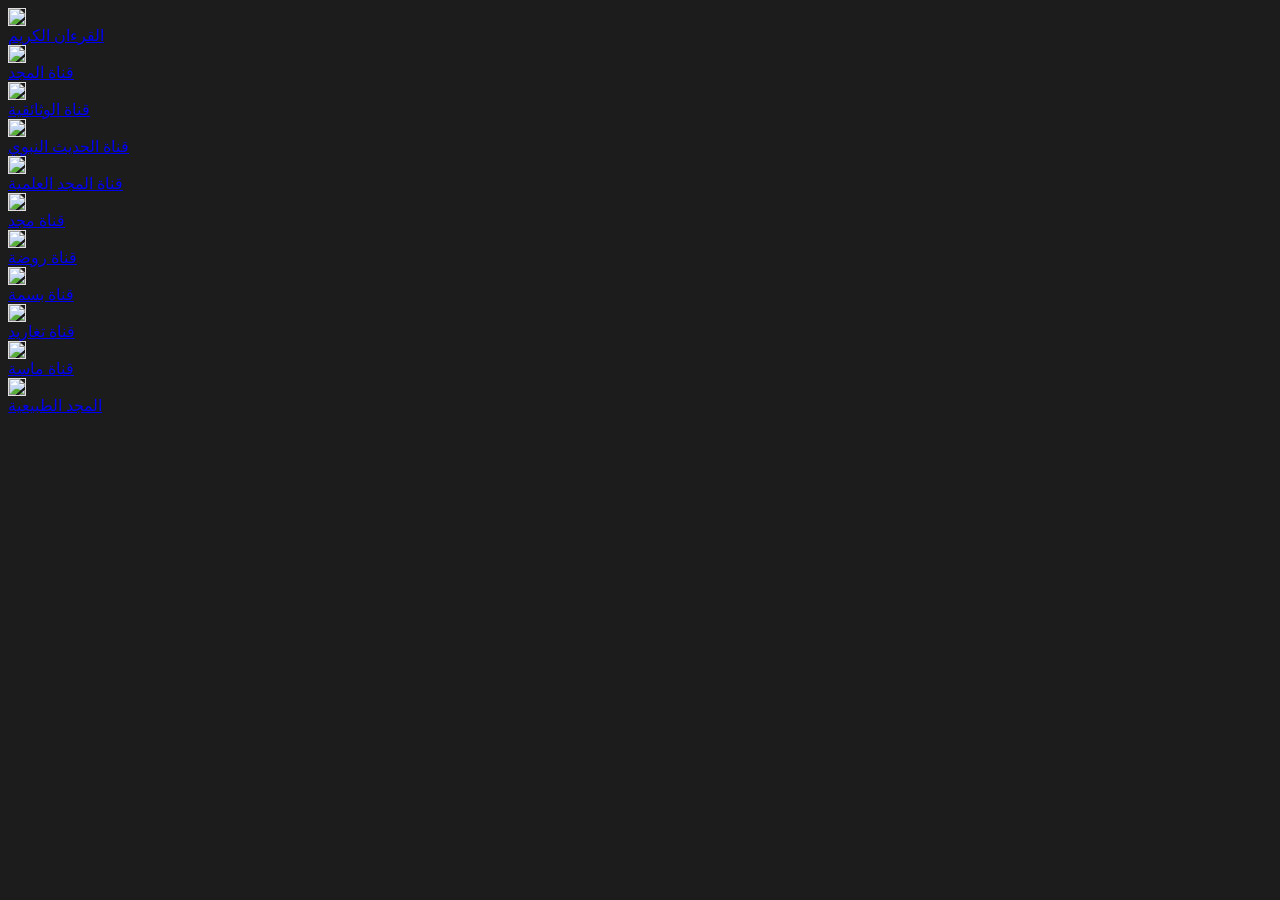
==== index.html @ f3b49379 "Add files via upload" ====
<html lang="ar"><head><link rel="stylesheet" href="https://www.elahmad.com/tv/css/mobile.min.css"><link rel="stylesheet" href="https://www.elahmad.com/tv/css/mobile-tv.css?v=0.1"><style> body { background: #1c1c1c url(https://www.elahmad.com/images/bg.tile.jpg) no-repeat; background-size: cover; } h1, h2, h3, h4, h5, h6 { display: inline-block; } .menu_scrol img { float: right; vertical-align: middle; width: 40px; height: auto; margin: -6px 0; } #tl { text-decoration: line-through; pointer-events: none; } input[type=text], input[type=search] { border: 1px solid #ccc; border-radius: 3px; font-size: 16px; background-image: url(https://www.elahmad.com/images/searchicon.png); background-position: bottom 3px right 8px; background-repeat: no-repeat; padding: 2px 10px; } .menu_scrol ul li a { background-image: url(https://www.elahmad.com/images/right-arrow.png); background-position: left center; background-repeat: no-repeat; } </style><base target="_blank"></head><body><div class="menu"><div class="container mt-5"><div class="row justify-content-center"><style>.card-body:hover{padding:.6rem .6rem;}.card-body img{border:1px solid #e0e0e0;}</style><div class="col-4 col-lg-2 col-md-3 mb-2"><a href="https://www.elahmad.com/tv/live/channel.php?id=almajd_quran" class="card-link text-decoration-none" title="watch live tv"><div class="bg-dark card text-center"><div class="card-body"><img loading="lazy" src="https://www.elahmad.com/tv/mobiletv/images/almajd/majdq.jpg?v=6"></div><div class="card-header h5 text-truncate text-white">القرءان الكريم</div></div></a></div><div class="col-4 col-lg-2 col-md-3 mb-2"><a href="https://www.elahmad.com/tv/live/channel.php?id=almajd" class="card-link text-decoration-none" title="watch live tv قناة المجد"><div class="bg-dark card text-center"><div class="card-body"><img loading="lazy" src="https://www.elahmad.com/tv/mobiletv/images/almajd/majdg.jpg?v=6"></div><div class="card-header h5 text-truncate text-white">قناة المجد</div></div></a></div><div class="col-4 col-lg-2 col-md-3 mb-2"><a href="https://www.elahmad.com/tv/live/channel.php?id=almajd_documentary" class="card-link text-decoration-none" title="watch live tv قناة الوثائقية"><div class="bg-dark card text-center"><div class="card-body"><img loading="lazy" src="https://www.elahmad.com/tv/mobiletv/images/almajd/majddoc.jpg?v=6"></div><div class="card-header h5 text-truncate text-white">قناة الوثائقية</div></div></a></div><div class="col-4 col-lg-2 col-md-3 mb-2"><a href="https://www.elahmad.com/tv/live/channel.php?id=almajd_hadeeth" class="card-link text-decoration-none" title="watch live tv قناة الحديث النبوي"><div class="bg-dark card text-center"><div class="card-body"><img loading="lazy" src="https://www.elahmad.com/tv/mobiletv/images/almajd/majdh.jpg?v=6"></div><div class="card-header h5 text-truncate text-white">قناة الحديث النبوي</div></div></a></div><div class="col-4 col-lg-2 col-md-3 mb-2"><a href="https://www.elahmad.com/tv/live/channel.php?id=almajd_scientific" class="card-link text-decoration-none" title="watch live tv"><div class="bg-dark card text-center"><div class="card-body"><img loading="lazy" src="https://www.elahmad.com/tv/mobiletv/images/almajd/majdsc.jpg?v=6"></div><div class="card-header h5 text-truncate text-white">قناة المجد العلمية</div></div></a></div><div class="col-4 col-lg-2 col-md-3 mb-2"><a href="https://www.elahmad.com/tv/live/channel.php?id=almajd_kids" class="card-link text-decoration-none" title="watch live tv قناة مجد"><div class="bg-dark card text-center"><div class="card-body"><img loading="lazy" src="https://www.elahmad.com/tv/mobiletv/images/almajd/majdk.jpg?v=6"></div><div class="card-header h5 text-truncate text-white">قناة مجد</div></div></a></div><div class="col-4 col-lg-2 col-md-3 mb-2"><a href="https://www.elahmad.com/tv/live/channel.php?id=almajd_rawda" class="card-link text-decoration-none" title="watch live tv"><div class="bg-dark card text-center"><div class="card-body"><img loading="lazy" src="https://www.elahmad.com/tv/mobiletv/images/almajd/majdr.jpg?v=6"></div><div class="card-header h5 text-truncate text-white">قناة روضة</div></div></a></div><div class="col-4 col-lg-2 col-md-3 mb-2"><a href="https://www.elahmad.com/tv/live/channel.php?id=almajd_bassma" class="card-link text-decoration-none" title="watch live tv قناة بسمة"><div class="bg-dark card text-center"><div class="card-body"><img loading="lazy" src="https://www.elahmad.com/tv/mobiletv/images/almajd/majdb.jpg?v=6"></div><div class="card-header h5 text-truncate text-white">قناة بسمة</div></div></a></div><div class="col-4 col-lg-2 col-md-3 mb-2"><a href="https://www.elahmad.com/tv/live/channel.php?id=almajd_taghreed" class="card-link text-decoration-none" title="watch live tv"><div class="bg-dark card text-center"><div class="card-body"><img loading="lazy" src="https://www.elahmad.com/tv/mobiletv/images/almajd/taghreed.jpg?v=6"></div><div class="card-header h5 text-truncate text-white">قناة تغاريد</div></div></a></div><div class="col-4 col-lg-2 col-md-3 mb-2"><a href="https://www.elahmad.com/tv/live/channel.php?id=almajd_masa" class="card-link text-decoration-none" title="watch live tv قناة ماسة"><div class="bg-dark card text-center"><div class="card-body"><img loading="lazy" src="https://www.elahmad.com/tv/mobiletv/images/almajd/almajd_masa.jpg?v=6"></div><div class="card-header h5 text-truncate text-white">قناة ماسة</div></div></a></div><div class="col-4 col-lg-2 col-md-3 mb-2"><a href="https://www.elahmad.com/tv/live/channel.php?id=almajd_taabeaa" class="card-link text-decoration-none" title="watch live tv المجد الطبيعية"><div class="bg-dark card text-center"><div class="card-body"><img loading="lazy" src="https://www.elahmad.com/tv/mobiletv/images/almajd/almajd_taabeaa.jpg?v=6"></div><div class="card-header h5 text-truncate text-white">المجد الطبيعية</div></div></a></div></div></div></div></body></html>
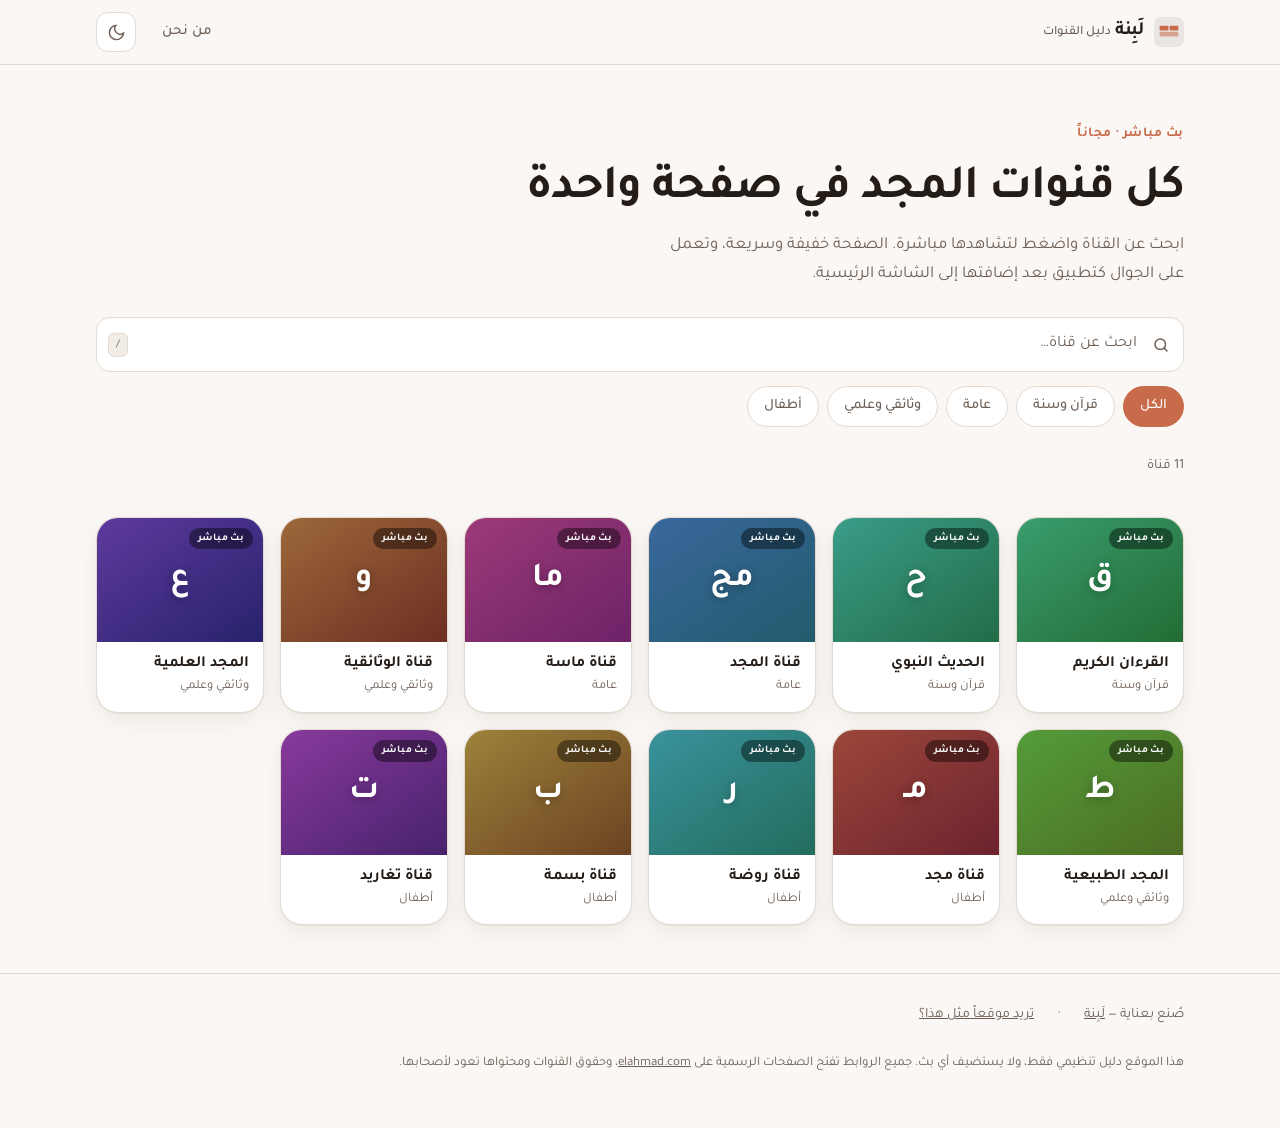
==== commit c078dfa8: "إعادة بناء الموقع كمشروع معرض أعمال مع حقيبة عمل حر استبدلت الصفحة الواحدة القديمة بمشروع كامل قابل " ====
--- a/index.html
+++ b/index.html
@@ -1 +1,238 @@
-<html lang="ar"><head><link rel="stylesheet" href="https://www.elahmad.com/tv/css/mobile.min.css"><link rel="stylesheet" href="https://www.elahmad.com/tv/css/mobile-tv.css?v=0.1"><style> body { background: #1c1c1c url(https://www.elahmad.com/images/bg.tile.jpg) no-repeat; background-size: cover; } h1, h2, h3, h4, h5, h6 { display: inline-block; } .menu_scrol img { float: right; vertical-align: middle; width: 40px; height: auto; margin: -6px 0; } #tl { text-decoration: line-through; pointer-events: none; } input[type=text], input[type=search] { border: 1px solid #ccc; border-radius: 3px; font-size: 16px; background-image: url(https://www.elahmad.com/images/searchicon.png); background-position: bottom 3px right 8px; background-repeat: no-repeat; padding: 2px 10px; } .menu_scrol ul li a { background-image: url(https://www.elahmad.com/images/right-arrow.png); background-position: left center; background-repeat: no-repeat; } </style><base target="_blank"></head><body><div class="menu"><div class="container mt-5"><div class="row justify-content-center"><style>.card-body:hover{padding:.6rem .6rem;}.card-body img{border:1px solid #e0e0e0;}</style><div class="col-4 col-lg-2 col-md-3 mb-2"><a href="https://www.elahmad.com/tv/live/channel.php?id=almajd_quran" class="card-link text-decoration-none" title="watch live tv"><div class="bg-dark card text-center"><div class="card-body"><img loading="lazy" src="https://www.elahmad.com/tv/mobiletv/images/almajd/majdq.jpg?v=6"></div><div class="card-header h5 text-truncate text-white">القرءان الكريم</div></div></a></div><div class="col-4 col-lg-2 col-md-3 mb-2"><a href="https://www.elahmad.com/tv/live/channel.php?id=almajd" class="card-link text-decoration-none" title="watch live tv قناة المجد"><div class="bg-dark card text-center"><div class="card-body"><img loading="lazy" src="https://www.elahmad.com/tv/mobiletv/images/almajd/majdg.jpg?v=6"></div><div class="card-header h5 text-truncate text-white">قناة المجد</div></div></a></div><div class="col-4 col-lg-2 col-md-3 mb-2"><a href="https://www.elahmad.com/tv/live/channel.php?id=almajd_documentary" class="card-link text-decoration-none" title="watch live tv قناة الوثائقية"><div class="bg-dark card text-center"><div class="card-body"><img loading="lazy" src="https://www.elahmad.com/tv/mobiletv/images/almajd/majddoc.jpg?v=6"></div><div class="card-header h5 text-truncate text-white">قناة الوثائقية</div></div></a></div><div class="col-4 col-lg-2 col-md-3 mb-2"><a href="https://www.elahmad.com/tv/live/channel.php?id=almajd_hadeeth" class="card-link text-decoration-none" title="watch live tv قناة الحديث النبوي"><div class="bg-dark card text-center"><div class="card-body"><img loading="lazy" src="https://www.elahmad.com/tv/mobiletv/images/almajd/majdh.jpg?v=6"></div><div class="card-header h5 text-truncate text-white">قناة الحديث النبوي</div></div></a></div><div class="col-4 col-lg-2 col-md-3 mb-2"><a href="https://www.elahmad.com/tv/live/channel.php?id=almajd_scientific" class="card-link text-decoration-none" title="watch live tv"><div class="bg-dark card text-center"><div class="card-body"><img loading="lazy" src="https://www.elahmad.com/tv/mobiletv/images/almajd/majdsc.jpg?v=6"></div><div class="card-header h5 text-truncate text-white">قناة المجد العلمية</div></div></a></div><div class="col-4 col-lg-2 col-md-3 mb-2"><a href="https://www.elahmad.com/tv/live/channel.php?id=almajd_kids" class="card-link text-decoration-none" title="watch live tv قناة مجد"><div class="bg-dark card text-center"><div class="card-body"><img loading="lazy" src="https://www.elahmad.com/tv/mobiletv/images/almajd/majdk.jpg?v=6"></div><div class="card-header h5 text-truncate text-white">قناة مجد</div></div></a></div><div class="col-4 col-lg-2 col-md-3 mb-2"><a href="https://www.elahmad.com/tv/live/channel.php?id=almajd_rawda" class="card-link text-decoration-none" title="watch live tv"><div class="bg-dark card text-center"><div class="card-body"><img loading="lazy" src="https://www.elahmad.com/tv/mobiletv/images/almajd/majdr.jpg?v=6"></div><div class="card-header h5 text-truncate text-white">قناة روضة</div></div></a></div><div class="col-4 col-lg-2 col-md-3 mb-2"><a href="https://www.elahmad.com/tv/live/channel.php?id=almajd_bassma" class="card-link text-decoration-none" title="watch live tv قناة بسمة"><div class="bg-dark card text-center"><div class="card-body"><img loading="lazy" src="https://www.elahmad.com/tv/mobiletv/images/almajd/majdb.jpg?v=6"></div><div class="card-header h5 text-truncate text-white">قناة بسمة</div></div></a></div><div class="col-4 col-lg-2 col-md-3 mb-2"><a href="https://www.elahmad.com/tv/live/channel.php?id=almajd_taghreed" class="card-link text-decoration-none" title="watch live tv"><div class="bg-dark card text-center"><div class="card-body"><img loading="lazy" src="https://www.elahmad.com/tv/mobiletv/images/almajd/taghreed.jpg?v=6"></div><div class="card-header h5 text-truncate text-white">قناة تغاريد</div></div></a></div><div class="col-4 col-lg-2 col-md-3 mb-2"><a href="https://www.elahmad.com/tv/live/channel.php?id=almajd_masa" class="card-link text-decoration-none" title="watch live tv قناة ماسة"><div class="bg-dark card text-center"><div class="card-body"><img loading="lazy" src="https://www.elahmad.com/tv/mobiletv/images/almajd/almajd_masa.jpg?v=6"></div><div class="card-header h5 text-truncate text-white">قناة ماسة</div></div></a></div><div class="col-4 col-lg-2 col-md-3 mb-2"><a href="https://www.elahmad.com/tv/live/channel.php?id=almajd_taabeaa" class="card-link text-decoration-none" title="watch live tv المجد الطبيعية"><div class="bg-dark card text-center"><div class="card-body"><img loading="lazy" src="https://www.elahmad.com/tv/mobiletv/images/almajd/almajd_taabeaa.jpg?v=6"></div><div class="card-header h5 text-truncate text-white">المجد الطبيعية</div></div></a></div></div></div></div></body></html>+<!doctype html>
+<html lang="ar" dir="rtl">
+<head>
+<meta charset="utf-8">
+<meta name="viewport" content="width=device-width, initial-scale=1">
+<title>دليل قنوات المجد — بث مباشر</title>
+<meta name="description" content="دليل عربي سريع وخفيف لقنوات المجد: بحث فوري، تصنيفات، ووضع ليلي. يعمل على الجوال كتطبيق.">
+<meta name="theme-color" content="#c86b4a">
+
+<meta property="og:type" content="website">
+<meta property="og:locale" content="ar_AR">
+<meta property="og:title" content="دليل قنوات المجد — بث مباشر">
+<meta property="og:description" content="دليل عربي سريع وخفيف لقنوات المجد: بحث فوري، تصنيفات، ووضع ليلي.">
+<meta property="og:image" content="assets/icon.svg">
+<meta name="twitter:card" content="summary">
+
+<link rel="icon" href="assets/icon.svg" type="image/svg+xml">
+<link rel="apple-touch-icon" href="assets/icon.svg">
+<link rel="manifest" href="manifest.webmanifest">
+
+<link rel="preconnect" href="https://fonts.googleapis.com">
+<link rel="preconnect" href="https://fonts.gstatic.com" crossorigin>
+<link rel="stylesheet" href="https://fonts.googleapis.com/css2?family=Tajawal:wght@400;500;700&display=swap">
+<link rel="stylesheet" href="assets/styles.css">
+
+<script>
+  /* يطبّق الوضع المحفوظ قبل الرسم لتفادي الوميض */
+  try { var t = localStorage.getItem("theme"); if (t) document.documentElement.dataset.theme = t; } catch (e) {}
+</script>
+</head>
+<body>
+
+<a class="skip-link" href="#main">تخطّي إلى المحتوى</a>
+
+<header class="site-header">
+  <div class="wrap">
+    <a class="logo" href="index.html">
+      <svg viewBox="0 0 512 512" aria-hidden="true">
+        <rect width="512" height="512" rx="112" fill="currentColor" opacity=".08"/>
+        <g fill="#c86b4a">
+          <rect x="96" y="150" width="150" height="82" rx="14"/>
+          <rect x="266" y="150" width="150" height="82" rx="14"/>
+          <rect x="96" y="252" width="320" height="82" rx="14" opacity=".55"/>
+        </g>
+      </svg>
+      <span>
+        <span class="logo-text" data-brand="name">لَبِنة</span>
+        <span class="logo-sub">دليل القنوات</span>
+      </span>
+    </a>
+
+    <nav class="nav" aria-label="التنقّل الرئيسي">
+      <a href="portfolio.html">من نحن</a>
+    </nav>
+
+    <button class="icon-btn" id="theme-toggle" type="button"
+            aria-label="تبديل الوضع الليلي" title="تبديل الوضع الليلي">
+      <svg viewBox="0 0 24 24" fill="none" stroke="currentColor" stroke-width="1.8"
+           stroke-linecap="round" aria-hidden="true">
+        <path d="M21 12.8A9 9 0 1 1 11.2 3a7 7 0 0 0 9.8 9.8Z"/>
+      </svg>
+    </button>
+  </div>
+</header>
+
+<main id="main">
+  <section class="wrap hero">
+    <span class="eyebrow">بث مباشر · مجاناً</span>
+    <h1>كل قنوات المجد في صفحة واحدة</h1>
+    <p>ابحث عن القناة واضغط لتشاهدها مباشرة. الصفحة خفيفة وسريعة، وتعمل على الجوال كتطبيق بعد إضافتها إلى الشاشة الرئيسية.</p>
+  </section>
+
+  <div class="wrap toolbar">
+    <div class="search-field">
+      <svg viewBox="0 0 24 24" fill="none" stroke="currentColor" stroke-width="2"
+           stroke-linecap="round" aria-hidden="true">
+        <circle cx="11" cy="11" r="7"/><path d="m20 20-3.5-3.5"/>
+      </svg>
+      <label class="visually-hidden" for="search">ابحث عن قناة</label>
+      <input id="search" type="search" placeholder="ابحث عن قناة…" autocomplete="off" enterkeyhint="search">
+      <kbd>/</kbd>
+    </div>
+
+    <div class="chips" id="chips" role="group" aria-label="تصفية حسب التصنيف"></div>
+    <p class="result-count" id="count" role="status" aria-live="polite"></p>
+  </div>
+
+  <div class="wrap">
+    <div class="grid" id="grid"></div>
+
+    <div class="empty" id="empty" hidden>
+      <strong>لا توجد نتائج</strong>
+      جرّب كلمة أخرى أو اختر تصنيف «الكل».
+    </div>
+  </div>
+</main>
+
+<footer class="site-footer">
+  <div class="wrap">
+    <span>صُنع بعناية — <a href="portfolio.html"><span data-brand="name">لَبِنة</span></a></span>
+    <span>·</span>
+    <a href="portfolio.html">تريد موقعاً مثل هذا؟</a>
+    <p class="footer-note">
+      هذا الموقع دليل تنظيمي فقط، ولا يستضيف أي بث. جميع الروابط تفتح الصفحات الرسمية على
+      <a href="https://www.elahmad.com/tv/" target="_blank" rel="noopener noreferrer">elahmad.com</a>،
+      وحقوق القنوات ومحتواها تعود لأصحابها.
+    </p>
+  </div>
+</footer>
+
+<script src="assets/brand.js"></script>
+<script src="assets/channels.js"></script>
+<script>
+(function () {
+  "use strict";
+
+  var BASE   = "https://www.elahmad.com/tv/live/channel.php?id=";
+  var grid   = document.getElementById("grid");
+  var chips  = document.getElementById("chips");
+  var search = document.getElementById("search");
+  var count  = document.getElementById("count");
+  var empty  = document.getElementById("empty");
+
+  var channels = window.CHANNELS || [];
+  var activeCat = "الكل";
+
+  /* يزيل التشكيل ويوحّد الألف والهاء ليعمل البحث مهما كتب المستخدم */
+  function normalize(s) {
+    return String(s)
+      .replace(/[ً-ْـ]/g, "")
+      .replace(/[أإآٱ]/g, "ا")
+      .replace(/ة/g, "ه")
+      .replace(/ى/g, "ي")
+      .trim().toLowerCase();
+  }
+
+  function buildChips() {
+    var cats = ["الكل"];
+    channels.forEach(function (c) { if (cats.indexOf(c.cat) === -1) cats.push(c.cat); });
+
+    cats.forEach(function (cat) {
+      var b = document.createElement("button");
+      b.type = "button";
+      b.className = "chip";
+      b.textContent = cat;
+      b.setAttribute("aria-pressed", String(cat === activeCat));
+      b.addEventListener("click", function () {
+        activeCat = cat;
+        Array.prototype.forEach.call(chips.children, function (el) {
+          el.setAttribute("aria-pressed", String(el === b));
+        });
+        render();
+      });
+      chips.appendChild(b);
+    });
+  }
+
+  function render() {
+    var q = normalize(search.value);
+    var list = channels.filter(function (c) {
+      var catOk = activeCat === "الكل" || c.cat === activeCat;
+      var qOk   = !q || normalize(c.name).indexOf(q) !== -1 || normalize(c.cat).indexOf(q) !== -1;
+      return catOk && qOk;
+    });
+
+    grid.textContent = "";
+    list.forEach(function (c) {
+      var a = document.createElement("a");
+      a.className = "card";
+      a.href = BASE + encodeURIComponent(c.id);
+      a.target = "_blank";
+      a.rel = "noopener noreferrer";
+      a.title = "شاهد " + c.name + " بثاً مباشراً";
+
+      var art = document.createElement("div");
+      art.className = "card-art";
+      art.style.setProperty("--h", c.hue);
+      var mark = document.createElement("span");
+      mark.setAttribute("aria-hidden", "true");
+      mark.textContent = c.mark;
+      art.appendChild(mark);
+
+      var body  = document.createElement("div");
+      body.className = "card-body";
+      var title = document.createElement("div");
+      title.className = "card-title";
+      title.textContent = c.name;
+      var cat   = document.createElement("div");
+      cat.className = "card-cat";
+      cat.textContent = c.cat;
+      body.appendChild(title);
+      body.appendChild(cat);
+
+      a.appendChild(art);
+      a.appendChild(body);
+      grid.appendChild(a);
+    });
+
+    empty.hidden = list.length !== 0;
+    count.textContent = list.length
+      ? list.length + " قناة" + (activeCat === "الكل" ? "" : " في «" + activeCat + "»")
+      : "";
+  }
+
+  search.addEventListener("input", render);
+
+  /* الضغط على "/" ينقل المؤشر إلى البحث */
+  document.addEventListener("keydown", function (e) {
+    if (e.key === "/" && document.activeElement !== search) {
+      e.preventDefault();
+      search.focus();
+    }
+    if (e.key === "Escape" && document.activeElement === search) {
+      search.value = "";
+      render();
+    }
+  });
+
+  /* تبديل الوضع الليلي مع حفظ الاختيار */
+  document.getElementById("theme-toggle").addEventListener("click", function () {
+    var dark = getComputedStyle(document.body).backgroundColor === "rgb(22, 18, 15)";
+    var next = dark ? "light" : "dark";
+    document.documentElement.dataset.theme = next;
+    try { localStorage.setItem("theme", next); } catch (e) {}
+  });
+
+  buildChips();
+  render();
+
+  if ("serviceWorker" in navigator && location.protocol.indexOf("http") === 0) {
+    window.addEventListener("load", function () {
+      navigator.serviceWorker.register("sw.js").catch(function () {});
+    });
+  }
+})();
+</script>
+</body>
+</html>
--- a/assets/styles.css
+++ b/assets/styles.css
@@ -0,0 +1,290 @@
+/* =========================================================================
+   لَبِنة — نظام تصميم مشترك
+   الألوان كلها متغيّرات: غيّر --accent وحده لتتغيّر هوية الموقع بالكامل.
+   ========================================================================= */
+
+:root {
+  --accent:        #c86b4a;
+  --accent-soft:   #e8a87c;
+  --accent-ink:    #ffffff;
+
+  --bg:            #faf7f4;
+  --surface:       #ffffff;
+  --surface-2:     #f2ece7;
+  --border:        #e3d9d1;
+  --text:          #241c17;
+  --text-muted:    #6d5f55;
+
+  --radius:        14px;
+  --radius-lg:     22px;
+  --shadow:        0 1px 2px rgba(36,28,23,.06), 0 8px 24px rgba(36,28,23,.06);
+  --shadow-lift:   0 2px 6px rgba(36,28,23,.08), 0 18px 40px rgba(36,28,23,.12);
+  --ring:          0 0 0 3px rgba(200,107,74,.35);
+
+  --font: "Tajawal", "IBM Plex Sans Arabic", "Segoe UI", "Noto Naskh Arabic",
+          system-ui, -apple-system, sans-serif;
+  --maxw: 1120px;
+}
+
+/* الوضع الداكن: تلقائي حسب الجهاز، ويمكن فرضه بـ data-theme */
+@media (prefers-color-scheme: dark) {
+  :root:not([data-theme="light"]) {
+    --bg:          #16120f;
+    --surface:     #1f1a16;
+    --surface-2:   #292220;
+    --border:      #3a302b;
+    --text:        #f3ece7;
+    --text-muted:  #a6968b;
+    --shadow:      0 1px 2px rgba(0,0,0,.4), 0 8px 24px rgba(0,0,0,.35);
+    --shadow-lift: 0 2px 6px rgba(0,0,0,.45), 0 18px 40px rgba(0,0,0,.5);
+  }
+}
+:root[data-theme="dark"] {
+  --bg:          #16120f;
+  --surface:     #1f1a16;
+  --surface-2:   #292220;
+  --border:      #3a302b;
+  --text:        #f3ece7;
+  --text-muted:  #a6968b;
+  --shadow:      0 1px 2px rgba(0,0,0,.4), 0 8px 24px rgba(0,0,0,.35);
+  --shadow-lift: 0 2px 6px rgba(0,0,0,.45), 0 18px 40px rgba(0,0,0,.5);
+}
+
+*, *::before, *::after { box-sizing: border-box; }
+
+html { -webkit-text-size-adjust: 100%; }
+
+body {
+  margin: 0;
+  font-family: var(--font);
+  background: var(--bg);
+  color: var(--text);
+  line-height: 1.7;
+  -webkit-font-smoothing: antialiased;
+}
+
+a { color: inherit; }
+
+.wrap { max-width: var(--maxw); margin-inline: auto; padding-inline: 16px; }
+
+/* روابط التخطّي وإخفاء بصري متاح لقارئ الشاشة */
+.visually-hidden {
+  position: absolute; width: 1px; height: 1px; overflow: hidden;
+  clip: rect(0 0 0 0); white-space: nowrap;
+}
+.skip-link {
+  position: absolute; inset-inline-start: 16px; top: -100px; z-index: 50;
+  background: var(--accent); color: var(--accent-ink);
+  padding: 10px 16px; border-radius: 0 0 var(--radius) var(--radius);
+  text-decoration: none; transition: top .15s;
+}
+.skip-link:focus { top: 0; }
+
+:where(a, button, input, [tabindex]):focus-visible {
+  outline: none; box-shadow: var(--ring); border-radius: 8px;
+}
+
+/* ---------- الشريط العلوي ---------- */
+.site-header {
+  position: sticky; top: 0; z-index: 20;
+  background: color-mix(in srgb, var(--bg) 88%, transparent);
+  backdrop-filter: saturate(160%) blur(12px);
+  border-bottom: 1px solid var(--border);
+}
+.site-header .wrap {
+  display: flex; align-items: center; gap: 14px;
+  min-height: 64px;
+}
+.logo { display: flex; align-items: center; gap: 10px; text-decoration: none; font-weight: 700; }
+.logo svg { width: 30px; height: 30px; flex: none; }
+.logo-text { font-size: 1.18rem; letter-spacing: -.01em; }
+.logo-sub { color: var(--text-muted); font-size: .8rem; font-weight: 500; }
+
+.nav { margin-inline-start: auto; display: flex; align-items: center; gap: 4px; }
+.nav a {
+  text-decoration: none; color: var(--text-muted); font-size: .94rem;
+  padding: 8px 12px; border-radius: 10px; font-weight: 500;
+}
+.nav a:hover { color: var(--text); background: var(--surface-2); }
+
+.icon-btn {
+  display: grid; place-items: center; width: 40px; height: 40px; flex: none;
+  border: 1px solid var(--border); background: var(--surface);
+  color: var(--text-muted); border-radius: 12px; cursor: pointer;
+  transition: color .15s, border-color .15s;
+}
+.icon-btn:hover { color: var(--accent); border-color: var(--accent); }
+.icon-btn svg { width: 19px; height: 19px; }
+
+/* ---------- المقدّمة ---------- */
+.hero { padding-block: 56px 28px; }
+.hero h1 {
+  margin: 0 0 12px;
+  font-size: clamp(1.9rem, 5.5vw, 3rem);
+  line-height: 1.25; letter-spacing: -.02em;
+}
+.hero p { margin: 0; color: var(--text-muted); max-width: 58ch; font-size: 1.05rem; }
+.eyebrow {
+  display: inline-block; margin-bottom: 14px;
+  color: var(--accent); font-weight: 700; font-size: .85rem;
+  letter-spacing: .04em;
+}
+
+/* ---------- أدوات التصفية ---------- */
+.toolbar { display: grid; gap: 14px; padding-bottom: 24px; }
+
+.search-field { position: relative; }
+.search-field svg {
+  position: absolute; inset-inline-start: 14px; top: 50%; translate: 0 -50%;
+  width: 18px; height: 18px; color: var(--text-muted); pointer-events: none;
+}
+.search-field input {
+  width: 100%; font: inherit; font-size: 1rem; color: var(--text);
+  background: var(--surface); border: 1px solid var(--border);
+  border-radius: var(--radius); padding: 13px 46px 13px 16px;
+  transition: border-color .15s;
+}
+.search-field input::placeholder { color: var(--text-muted); }
+.search-field input:hover { border-color: var(--accent-soft); }
+.search-field kbd {
+  position: absolute; inset-inline-end: 12px; top: 50%; translate: 0 -50%;
+  font: inherit; font-size: .75rem; color: var(--text-muted);
+  border: 1px solid var(--border); border-radius: 6px; padding: 1px 7px;
+  background: var(--surface-2);
+}
+@media (max-width: 560px) { .search-field kbd { display: none; } }
+
+.chips { display: flex; flex-wrap: wrap; gap: 8px; }
+.chip {
+  font: inherit; font-size: .9rem; font-weight: 500; cursor: pointer;
+  background: var(--surface); color: var(--text-muted);
+  border: 1px solid var(--border); border-radius: 999px; padding: 7px 16px;
+  transition: all .15s;
+}
+.chip:hover { color: var(--text); border-color: var(--accent-soft); }
+.chip[aria-pressed="true"] {
+  background: var(--accent); border-color: var(--accent); color: var(--accent-ink);
+}
+
+.result-count { color: var(--text-muted); font-size: .88rem; }
+
+/* ---------- شبكة القنوات ---------- */
+.grid {
+  display: grid; gap: 16px; padding-bottom: 8px;
+  grid-template-columns: repeat(auto-fill, minmax(158px, 1fr));
+}
+@media (max-width: 420px) { .grid { grid-template-columns: repeat(2, 1fr); gap: 12px; } }
+
+.card {
+  display: flex; flex-direction: column; text-decoration: none;
+  background: var(--surface); border: 1px solid var(--border);
+  border-radius: var(--radius-lg); overflow: hidden;
+  box-shadow: var(--shadow);
+  transition: transform .18s ease, box-shadow .18s ease, border-color .18s ease;
+}
+.card:hover, .card:focus-visible {
+  transform: translateY(-4px);
+  box-shadow: var(--shadow-lift);
+  border-color: var(--accent-soft);
+}
+@media (prefers-reduced-motion: reduce) { .card { transition: none; } .card:hover { transform: none; } }
+
+.card-art {
+  aspect-ratio: 4 / 3; display: grid; place-items: center; position: relative;
+  background: linear-gradient(145deg,
+    hsl(var(--h) 46% 42%) 0%, hsl(calc(var(--h) - 18) 52% 28%) 100%);
+}
+.card-art span {
+  font-size: 2.1rem; font-weight: 700; color: #fff;
+  text-shadow: 0 2px 10px rgba(0,0,0,.28);
+}
+.card-art::after {
+  content: "بث مباشر";
+  position: absolute; inset-block-start: 10px; inset-inline-start: 10px;
+  font-size: .64rem; font-weight: 700; letter-spacing: .03em;
+  color: #fff; background: rgba(0,0,0,.42);
+  border-radius: 999px; padding: 2px 9px;
+  backdrop-filter: blur(4px);
+}
+.card-body { padding: 12px 14px 14px; }
+.card-title {
+  font-weight: 700; font-size: .98rem; line-height: 1.4;
+  white-space: nowrap; overflow: hidden; text-overflow: ellipsis;
+}
+.card-cat { color: var(--text-muted); font-size: .8rem; }
+
+.empty {
+  text-align: center; padding: 56px 16px; color: var(--text-muted);
+  border: 1px dashed var(--border); border-radius: var(--radius-lg);
+}
+.empty strong { display: block; color: var(--text); font-size: 1.05rem; margin-bottom: 6px; }
+
+/* ---------- أقسام صفحة الأعمال ---------- */
+.section { padding-block: 48px; }
+.section-head { margin-bottom: 26px; }
+.section-head h2 { margin: 0 0 6px; font-size: clamp(1.4rem, 3.4vw, 1.9rem); letter-spacing: -.015em; }
+.section-head p { margin: 0; color: var(--text-muted); }
+
+.cols { display: grid; gap: 16px; grid-template-columns: repeat(auto-fit, minmax(258px, 1fr)); }
+
+.panel {
+  background: var(--surface); border: 1px solid var(--border);
+  border-radius: var(--radius-lg); padding: 24px; box-shadow: var(--shadow);
+}
+.panel h3 { margin: 0 0 8px; font-size: 1.12rem; }
+.panel p  { margin: 0; color: var(--text-muted); font-size: .95rem; }
+.panel-icon {
+  width: 42px; height: 42px; border-radius: 12px; display: grid; place-items: center;
+  background: color-mix(in srgb, var(--accent) 14%, transparent);
+  color: var(--accent); margin-bottom: 14px;
+}
+.panel-icon svg { width: 21px; height: 21px; }
+
+.price { font-size: 1.5rem; font-weight: 700; margin: 4px 0 2px; }
+.price small { font-size: .82rem; font-weight: 500; color: var(--text-muted); }
+.panel ul { margin: 14px 0 0; padding-inline-start: 18px; color: var(--text-muted); font-size: .93rem; }
+.panel ul li { margin-bottom: 5px; }
+.panel--featured { border-color: var(--accent); box-shadow: var(--shadow-lift); }
+.badge {
+  display: inline-block; font-size: .72rem; font-weight: 700;
+  background: var(--accent); color: var(--accent-ink);
+  border-radius: 999px; padding: 2px 10px; margin-bottom: 10px;
+}
+
+.btn {
+  display: inline-flex; align-items: center; justify-content: center; gap: 8px;
+  font: inherit; font-weight: 700; text-decoration: none; cursor: pointer;
+  padding: 12px 22px; border-radius: var(--radius); border: 1px solid transparent;
+  background: var(--accent); color: var(--accent-ink);
+  transition: filter .15s;
+}
+.btn:hover { filter: brightness(1.08); }
+.btn--ghost { background: transparent; color: var(--text); border-color: var(--border); }
+.btn--ghost:hover { border-color: var(--accent); color: var(--accent); filter: none; }
+.btn svg { width: 18px; height: 18px; }
+.btn-row { display: flex; flex-wrap: wrap; gap: 12px; margin-top: 26px; }
+
+.work-card { display: grid; gap: 0; grid-template-columns: 1fr; overflow: hidden; padding: 0; }
+@media (min-width: 720px) { .work-card { grid-template-columns: 1.1fr 1fr; } }
+.work-art {
+  min-height: 210px; display: grid; place-items: center;
+  background: linear-gradient(145deg, hsl(18 46% 44%), hsl(200 46% 26%));
+  color: #fff; font-weight: 700; font-size: 1.3rem; padding: 24px; text-align: center;
+}
+.work-text { padding: 26px; }
+.tags { display: flex; flex-wrap: wrap; gap: 7px; margin-top: 16px; }
+.tag {
+  font-size: .78rem; color: var(--text-muted);
+  background: var(--surface-2); border: 1px solid var(--border);
+  border-radius: 999px; padding: 3px 11px;
+}
+
+/* ---------- التذييل ---------- */
+.site-footer {
+  border-top: 1px solid var(--border); margin-top: 40px;
+  padding: 30px 0 40px; color: var(--text-muted); font-size: .88rem;
+}
+.site-footer .wrap { display: flex; flex-wrap: wrap; gap: 12px 24px; align-items: center; }
+.site-footer a { color: var(--text-muted); }
+.site-footer a:hover { color: var(--accent); }
+.footer-note { flex-basis: 100%; font-size: .82rem; line-height: 1.6; }
